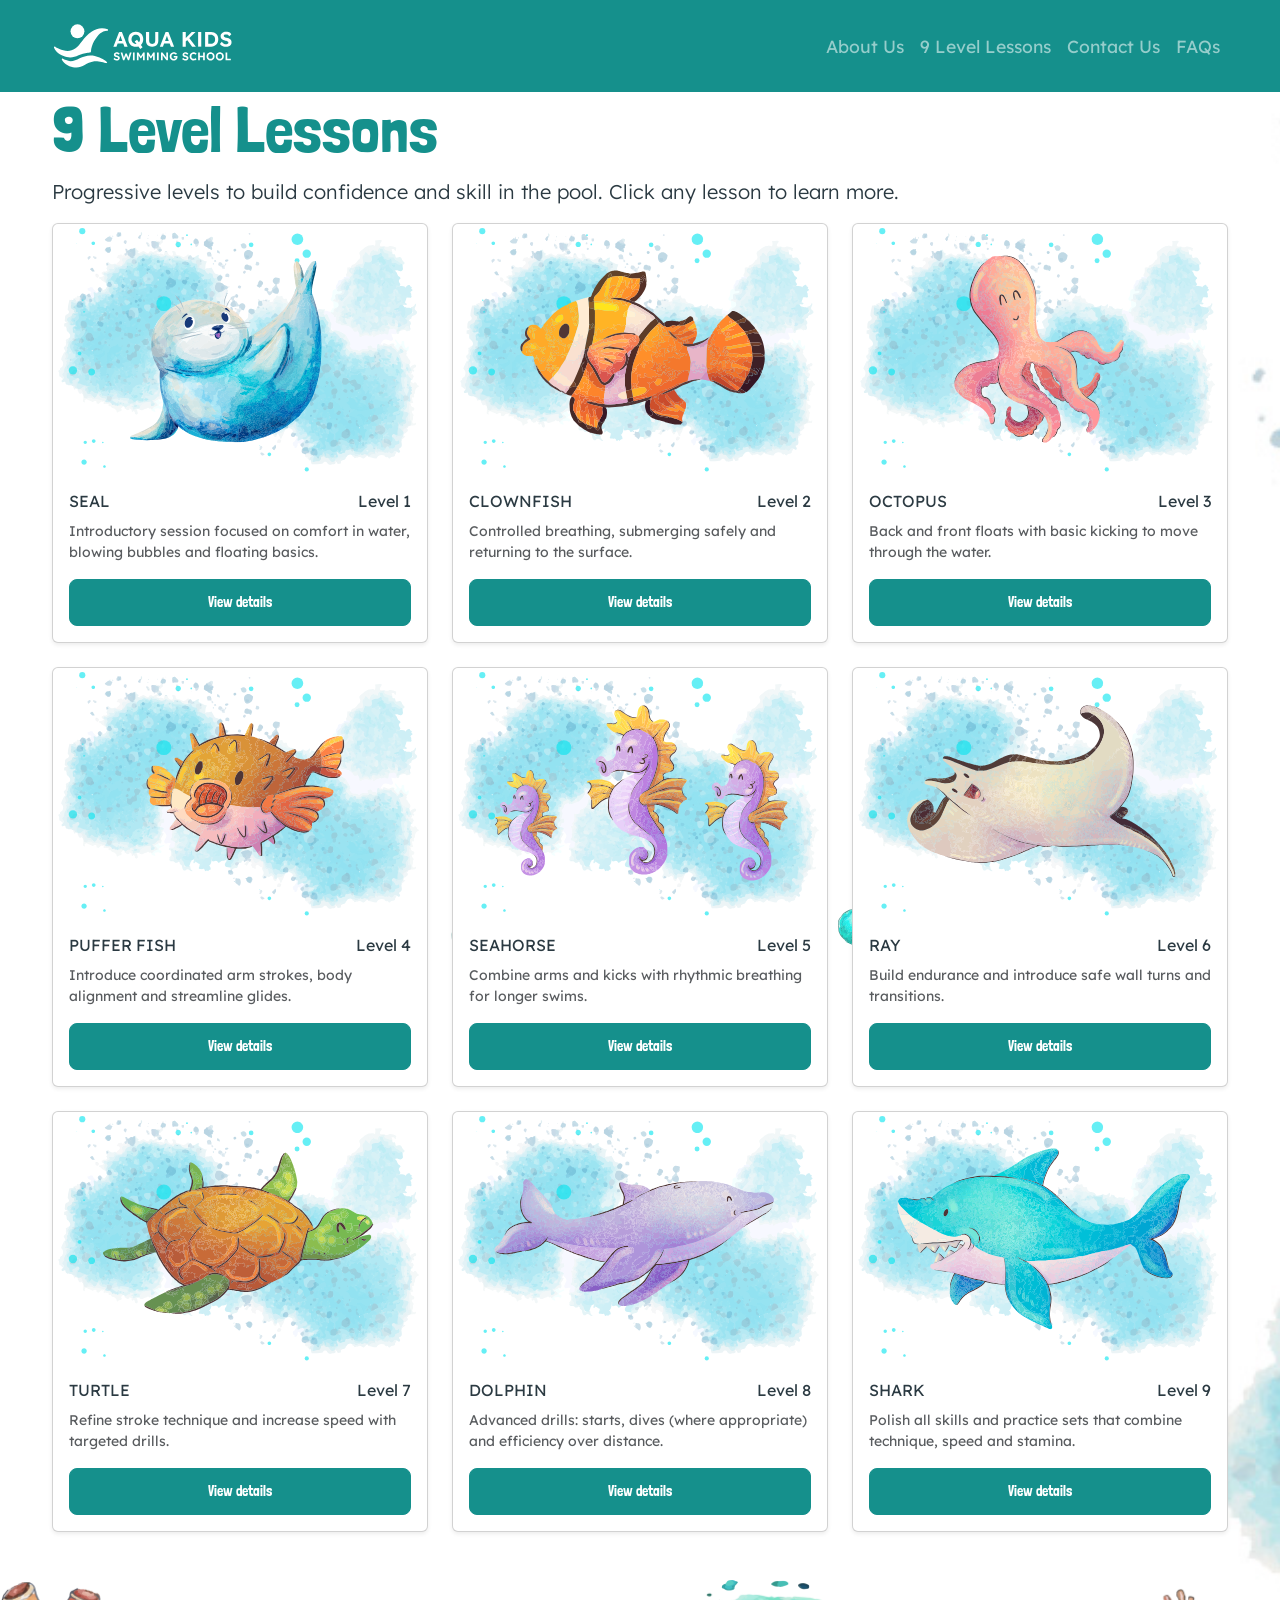
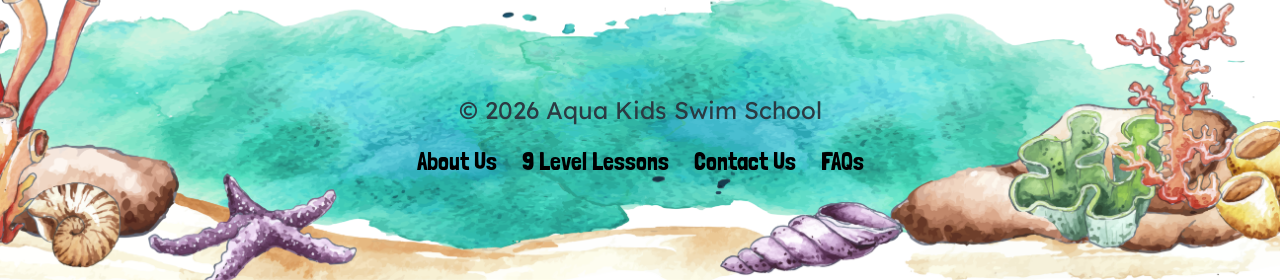
==== 9 Level Lessons.html @ 911d8a4a "Initial Commit" ====
<!doctype html>
<html lang="en">
  <head>
    <meta charset="utf-8">
    <meta name="viewport" content="width=device-width, initial-scale=1">
    <meta name="description" content="">
    <meta name="author" content="Mark Otto, Jacob Thornton, and Bootstrap contributors">
    <meta name="generator" content="Hugo 0.80.0">
    <title>Starter Template · Bootstrap</title>
    <!-- Bootstrap core CSS -->
<link href="css/bootstrap.min.css" rel="stylesheet">
    <!-- Custom styles for this template -->
    <link href="mystyle.css" rel="stylesheet">
  </head>
  <body class="bg-contact">
    


    <nav class="navbar navbar-expand-lg navbar-dark bg-dark" aria-label="Eighth navbar example">
      <div class="container">
        <a class="navbar-brand" href="index.html"> 
          <img src="Images/LOGOTYPE.svg" height="50" alt="Swimming"> </a>
        <button class="navbar-toggler" type="button" data-bs-toggle="collapse" data-bs-target="#navbarsExample07" aria-controls="navbarsExample07" aria-expanded="false" aria-label="Toggle navigation">
          <span class="navbar-toggler-icon"></span>
        </button>
  
        <div class="collapse navbar-collapse" id="navbarsExample07">
          <ul class="navbar-nav me-auto mb-2 mb-lg-0">
          </ul>
          <span class="d-flex">
            <ul class="navbar-nav me-auto mb-2 mb-lg-0">
             <li class="nav-item">
                <a class="nav-link" aria-current="page" href="About Us.html">About Us</a>
              </li>
              <li class="nav-item">
                <a class="nav-link" aria-current="page" href="9 Level Lessons.html">9 Level Lessons</a>
              </li>
              <li class="nav-item">
                <a class="nav-link" aria-current="page" href="Contact Us.html">Contact Us</a>
              </li>
              <li class="nav-item">
                <a class="nav-link" aria-current="page" href="FAQs.html">FAQs</a>
              </li>
            </ul>
          </span>
        </div>
      </div>
    </nav>

    <main class="container">
      <section class="lessons-hero">
        <h1>9 Level Lessons</h1>
        <p class="lead">Progressive levels to build confidence and skill in the pool. Click any lesson to learn more.</p>
      </section>


  <!-- BUBBLES -->
<div class="bubbles">
  <span style="left:10%; animation-duration:12s;"></span>
  <span style="left:20%; animation-duration:10s;"></span>
  <span style="left:35%; animation-duration:14s;"></span>
  <span style="left:50%; animation-duration:11s;"></span>
  <span style="left:65%; animation-duration:13s;"></span>
  <span style="left:80%; animation-duration:9s;"></span>
  <span style="left:90%; animation-duration:15s;"></span>
</div>



      <section class="lessons-grid mb-5">
        <div class="row g-4">
          <!-- Repeat this column for each lesson (1..9). Update image src and texts as needed. -->
          <div class="col-12 col-md-6 col-lg-4">
            <div class="card lesson-card h-100 shadow-sm">
              <img src="Images/lesson-01.svg" class="card-img-top" alt="Lesson 1 - Water Confidence">
              <div class="card-body d-flex flex-column">
                <div class="d-flex justify-content-between align-items-start mb-2">
                  <div class="lesson-title">SEAL</div>
                  <div class="level-badge">Level 1</div>
                </div>
                <p class="card-text small text-muted">Introductory session focused on comfort in water, blowing bubbles and floating basics.</p>
                <div class="mt-auto">
                  <button type="button" class="btn btn-outline-primary btn-sm w-100 view-lesson"
                    data-title="SEAL - LEVEL 1"
                    data-img="Images/lesson-01.svg"
                    data-desc="Confident movement|Kicking on front with aid and face in water|Kicking on back with aid|Submerging"
                  >View details</button>
                </div>
              </div>
            </div>
          </div>

          <div class="col-12 col-md-6 col-lg-4">
            <div class="card lesson-card h-100 shadow-sm">
              <img src="Images/lesson-02.svg" class="card-img-top" alt="Lesson 2 - Breath & Submersion">
              <div class="card-body d-flex flex-column">
                <div class="d-flex justify-content-between align-items-start mb-2">
                  <div class="lesson-title">CLOWNFISH</div>
                  <div class="level-badge">Level 2</div>
                </div>
                <p class="card-text small text-muted">Controlled breathing, submerging safely and returning to the surface.</p>
                <div class="mt-auto">
                  <button type="button" class="btn btn-outline-primary btn-sm w-100 view-lesson"
                    data-title="Lesson 2 — Breath & Submersion"
                    data-img="Images/lesson-02.svg"
                    data-desc="Kick on front with board|Kick on back with board|Star floats|Push and glides"
                  >View details</button>
                </div>
              </div>
            </div>
          </div>

          <div class="col-12 col-md-6 col-lg-4">
            <div class="card lesson-card h-100 shadow-sm">
              <img src="Images/lesson-03.svg" class="card-img-top" alt="Lesson 3 - Floating & Kicking">
              <div class="card-body d-flex flex-column">
                <div class="d-flex justify-content-between align-items-start mb-2">
                  <div class="lesson-title">OCTOPUS</div>
                  <div class="level-badge">Level 3</div>
                </div>
                <p class="card-text small text-muted">Back and front floats with basic kicking to move through the water.</p>
                <div class="mt-auto">
                  <button type="button" class="btn btn-outline-primary btn-sm w-100 view-lesson"
                    data-title="OCTOPUS - LEVEL 3"
                    data-img="Images/lesson-03.svg"
                    data-desc="Streamline on front without aid|Streamline on back without aid|Introduce arms with board on front|Introduce arms with board on back"
                  >View details</button>
                </div>
              </div>
            </div>
          </div>

          <div class="col-12 col-md-6 col-lg-4">
            <div class="card lesson-card h-100 shadow-sm">
              <img src="Images/lesson-04.svg" class="card-img-top" alt="Lesson 4 - Arm Action & Streamline">
              <div class="card-body d-flex flex-column">
                <div class="d-flex justify-content-between align-items-start mb-2">
                  <div class="lesson-title">PUFFER FISH</div>
                  <div class="level-badge">Level 4</div>
                </div>
                <p class="card-text small text-muted">Introduce coordinated arm strokes, body alignment and streamline glides.</p>
                <div class="mt-auto">
                  <button type="button" class="btn btn-outline-primary btn-sm w-100 view-lesson"
                    data-title="PUFFER FISH - LEVEL 4"
                    data-img="Images/lesson-04.svg"
                    data-desc="Front crawl arms and legs without aid|Back crawl arms and legs without aid|Mushroom Floats"
                  >View details</button>
                </div>
              </div>
            </div>
          </div>

          <div class="col-12 col-md-6 col-lg-4">
            <div class="card lesson-card h-100 shadow-sm">
              <img src="Images/lesson-05.svg" class="card-img-top" alt="Lesson 5 - Coordination & Breathing">
              <div class="card-body d-flex flex-column">
                <div class="d-flex justify-content-between align-items-start mb-2">
                  <div class="lesson-title">SEAHORSE</div>
                  <div class="level-badge">Level 5</div>
                </div>
                <p class="card-text small text-muted">Combine arms and kicks with rhythmic breathing for longer swims.</p>
                <div class="mt-auto">
                  <button type="button" class="btn btn-outline-primary btn-sm w-100 view-lesson"
                    data-title="SEAHORSE - LEVEL 5"
                    data-img="Images/lesson-05.svg"
                    data-desc="Introduce bilateral breathing on front with aid|Increase swimming distance to 5 metres"
                  >View details</button>
                </div>
              </div>
            </div>
          </div>

          <div class="col-12 col-md-6 col-lg-4">
            <div class="card lesson-card h-100 shadow-sm">
              <img src="Images/lesson-06.svg" class="card-img-top" alt="Lesson 6 - Stamina & Turns">
              <div class="card-body d-flex flex-column">
                <div class="d-flex justify-content-between align-items-start mb-2">
                  <div class="lesson-title">RAY</div>
                  <div class="level-badge">Level 6</div>
                </div>
                <p class="card-text small text-muted">Build endurance and introduce safe wall turns and transitions.</p>
                <div class="mt-auto">
                  <button type="button" class="btn btn-outline-primary btn-sm w-100 view-lesson"
                    data-title="RAY - LEVEL 6"
                    data-img="Images/lesson-06.svg"
                    data-desc="Front crawl with breathing without aid|Back crawl without aid|Breast stroke legs with float|Treading water"
                  >View details</button>
                </div>
              </div>
            </div>
          </div>

          <div class="col-12 col-md-6 col-lg-4">
            <div class="card lesson-card h-100 shadow-sm">
              <img src="Images/lesson-07.svg" class="card-img-top" alt="Lesson 7 - Stroke Development">
              <div class="card-body d-flex flex-column">
                <div class="d-flex justify-content-between align-items-start mb-2">
                  <div class="lesson-title">TURTLE</div>
                  <div class="level-badge">Level 7</div>
                </div>
                <p class="card-text small text-muted">Refine stroke technique and increase speed with targeted drills.</p>
                <div class="mt-auto">
                  <button type="button" class="btn btn-outline-primary btn-sm w-100 view-lesson"
                    data-title="TURTLE - LEVEL 7"
                    data-img="Images/lesson-07.svg"
                    data-desc="Front crawl to 15 metres|Back crawl to 15 metres|Breast stroke arms|Co-ordination of Breast stroke arms and legs|Turtle Body Action"
                  >View details</button>
                </div>
              </div>
            </div>
          </div>

          <div class="col-12 col-md-6 col-lg-4">
            <div class="card lesson-card h-100 shadow-sm">
              <img src="Images/lesson-08.svg" class="card-img-top" alt="Lesson 8 - Advanced Skills">
              <div class="card-body d-flex flex-column">
                <div class="d-flex justify-content-between align-items-start mb-2">
                  <div class="lesson-title">DOLPHIN</div>
                  <div class="level-badge">Level 8</div>
                </div>
                <p class="card-text small text-muted">Advanced drills: starts, dives (where appropriate) and efficiency over distance.</p>
                <div class="mt-auto">
                  <button type="button" class="btn btn-outline-primary btn-sm w-100 view-lesson"
                    data-title="DOLPHIN - LEVEL 8"
                    data-img="Images/lesson-08.svg"
                    data-desc="Front crawl to 25 metres|Back crawl to 25 metres|Breast stroke to 25 metres|Butterfly arms|Dolphin Body Action"
                  >View details</button>
                </div>
              </div>
            </div>
          </div>

          <div class="col-12 col-md-6 col-lg-4">
            <div class="card lesson-card h-100 shadow-sm">
              <img src="Images/lesson-09.svg" class="card-img-top" alt="Lesson 9 - Performance & Confidence">
              <div class="card-body d-flex flex-column">
                <div class="d-flex justify-content-between align-items-start mb-2">
                  <div class="lesson-title">SHARK</div>
                  <div class="level-badge">Level 9</div>
                </div>
                <p class="card-text small text-muted">Polish all skills and practice sets that combine technique, speed and stamina.</p>
                <div class="mt-auto">
                  <button type="button" class="btn btn-outline-primary btn-sm w-100 view-lesson"
                    data-title="SHARK - LEVEL 9"
                    data-img="Images/lesson-09.svg"
                    data-desc="Front crawl to 50 metres|Back crawl to 50 metres|Breast stroke to 50 metres|Butterfly to 50 metres|Shark Body Action"
                  >View details</button>
                </div>
              </div>
            </div>
          </div>

        </div><!-- /.row -->
      </section>

      <!-- Lesson detail modal -->
      <div class="modal fade" id="lessonModal" tabindex="-1" aria-labelledby="lessonModalLabel" aria-hidden="true">
        <div class="modal-dialog modal-dialog-centered modal-lg">
          <div class="modal-content">
            <div class="modal-header">
              <h5 class="modal-title" id="lessonModalLabel">Lesson title</h5>
              <button type="button" class="btn-close" data-bs-dismiss="modal" aria-label="Close"></button>
            </div>
            <div class="modal-body">
              <div class="row g-3">
                <div class="col-12 col-md-5">
                  <img id="lessonModalImg" src="" alt="Lesson image" class="img-fluid rounded">
                </div>
                <div class="col-12 col-md-7">
                  <p id="lessonModalDesc">Lesson description will appear here.</p>
                </div>
              </div>
            </div>
            <div class="modal-footer">
              <button type="button" class="btn btn-secondary" data-bs-dismiss="modal">Close</button>
              <a href="Contact Us.html" class="btn btn-primary">Book a lesson</a>
            </div>
          </div>
        </div>
      </div>

</main><!-- /.container -->
</div>
<footer class="footer">
  
  <!-- SVG BACKGROUND -->
  <img src="Images/footer.png" class="footer-bg" alt="footer background">

  <!-- CONTENT -->
  <div class="footer-content">
    <p>© 2026 Aqua Kids Swim School</p>
    <nav>
      <a href="About Us.html">About Us</a>
      <a href="9 Level Lessons.html">9 Level Lessons</a>
      <a href="Contact Us.html">Contact Us</a>
      <a href="FAQs.html">FAQs</a>
    </nav>
  </div>




</footer>

    <script src="js/bootstrap.bundle.min.js"></script>
    <script src="js/gallery.js"></script>
    <script src="js/myjavascript.js"></script>
  </body>
</html>
---- mystyle.css ----
/* =========================
   GOOGLE FONTS
========================= */
@import url('https://fonts.googleapis.com/css2?family=Londrina+Solid&display=swap');
@import url('https://fonts.googleapis.com/css2?family=Lexend:wght@300;400;500&display=swap');


/* =========================
   GLOBAL RESET
========================= */
* {
  margin: 0;
  padding: 0;
  box-sizing: border-box;
}


/* =========================
   TYPOGRAPHY
========================= */
body,
p,
span,
div,
input,
textarea,
select,
.accordion-body {
  font-family: 'Lexend', sans-serif;
  color: #2b3a42;
}

/* Headings & UI elements */
h1, h2, h3,
.navbar,
.contact-form label,
button,
.btn {
  font-family: 'Londrina Solid', cursive;
  color: #15908c;
}

h1 { font-size: 4rem; }
h2 { font-size: 4rem; }


/* =========================
   NAVBAR
========================= */
.navbar {
  padding: 1rem 0;
  min-height: 72px;
  background-color: #15908c !important;
}

.navbar .navbar-brand {
  font-size: 1.9rem;
}

.navbar .nav-link {
  font-size: 1.1rem;
  padding: 0.6rem 0;
}


/* =========================
   BUTTONS
========================= */
.btn,
button,
input[type=submit] {
  font-family: 'Londrina Solid', cursive;
  background-color: #15908c !important;
  color: #ffffff !important;
  border: 1px solid #15908c !important;
  border-radius: 8px;
  padding: 12px 28px;
  transition: all 0.2s ease;
}

.btn:hover,
button:hover,
input[type=submit]:hover {
  background-color: #036164 !important;
  border-color: #036164 !important;
  color: #ffffff !important;
}


/* =========================
   HERO (FULL SCREEN)
========================= */
.hero {
  width: 100%;
  height: 100vh;
  background-image: url("Images/hero banner.png");
  background-size: cover;
  background-position: center;
  background-repeat: no-repeat;
  position: relative;
}


/* =========================
   HERO CONTENT
========================= */
.content-overlay {
  position: absolute;
  bottom: 100px;
  left: 50%;
  transform: translateX(-50%);
  text-align: center;
  color: white;
  z-index: 3; /* ensure overlay is above bubbles */
  display: flex;
  flex-direction: column;
  align-items: center;
  justify-content: center;
  gap: 1rem;
  width: min(1100px, 90%);
}

/* hero image and heading responsiveness */
.content-overlay .hero-person {
  display: block;
  margin: 0 auto 1rem;
  width: auto;
  max-width: 100%;
  /* keep current visual size as maximum */
  max-height: 600px;
  height: auto;
}

/* make the hero heading scale smoothly between small and large screens */
.content-overlay h1 {
  /* min 1.6rem, preferred scales with viewport, max 3.6rem */
  font-size: clamp(1.6rem, 3.6vw + 0.8rem, 3.6rem);
  margin-bottom: 0.75rem;
}

@media (max-width: 768px) {
  .content-overlay {
    /* center vertically on smaller screens to keep content visible */
    top: 50%;
    bottom: auto;
    transform: translate(-50%, -50%);
    padding: 0 1rem;
  }
  .content-overlay .hero-person {
    max-height: 360px; /* smaller screens use a lower max height */
  }
}



/* =========================
   ABOUT SECTION
========================= */
.about {
  padding: 60px 20px;
}

.container {
  max-width: 1200px;
  margin: auto;
}

.content {
  display: flex;
  gap: 40px;
  align-items: center;
}

.image-box img {
  width: 100%;
  max-width: 500px;
  border-radius: 20px;
}

.text-box {
  flex: 1;
}

.text-box h2 {
  font-size: 24px;
  margin-bottom: 20px;
}

.text-box p {
  margin-bottom: 16px;
  line-height: 1.6;
  color: #5a6a73;
}

.highlight {
  color: #1ca3b8;
  font-weight: bold;
}

/* =========================
   PAGE-SPECIFIC BACKGROUNDS
   Apply watercolor background to FAQ, Contact and 9 Level Lessons pages
========================= */
.bg-contact {
  /* the file name contains spaces — keep the quoted url */
  background-image: url("Images/abstract_blue_watercolor_hand_draw_stains_texture_Mesa de trabajo 1.jpg");
  background-size: cover;
  background-position: center;
  background-repeat: no-repeat;
}

/* Ensure content is readable on top of the textured background */
.bg-contact .container,
.bg-contact main,
.bg-contact .starter-template {
  position: relative;
  z-index: 1;
}

/* About section background (watercolor) */
.bg-about {
  background-image: url("Images/abstract_blue_watercolor_hand_draw_stains_texture_Mesa de trabajo 1.jpg");
  background-size: cover;
  background-position: center;
  background-repeat: no-repeat;
  position: relative;
  z-index: 1;
  color: #fff; /* ensure headings in this section default to white for contrast */
}

/* Testimonials section uses a separate PNG background */
.testimonials-section {
  background-image: url("Images/background testimonials.png");
  background-size: cover;
  background-position: center;
  background-repeat: no-repeat;
  position: relative;
  z-index: 1;
  color: #fff;
}

/* shared overlay for readability */
.bg-about::before,
.testimonials-section::before {
  content: "";
  position: absolute;
  inset: 0;
  /* remove darkening overlay to keep images at natural brightness */
  background: transparent;
  opacity: 0;
  z-index: 0;
  pointer-events: none;
}

.bg-about > *,
.testimonials-section > * {
  position: relative;
  z-index: 1;
}




/* =========================
   STATS
========================= */
.stats {
  display: flex;
  gap: 20px;
  margin-top: 30px;
}

.stat {
  background: #ffffff;
  padding: 20px;
  border-radius: 12px;
  text-align: center;
  flex: 1;
  box-shadow: 0 8px 20px rgba(0, 0, 0, 0.05);
}

.stat h3 {
  color: #1ca3b8;
}

.stat p {
  font-size: 14px;
  color: #6c7a80;
}


/* =========================
   BUBBLES (FULL PAGE)
========================= */
.modal {
  z-index: 2000;
}

.modal-backdrop {
  z-index: 1990;
}

.bubbles {
  position: fixed;
  top: 0;
  left: 0;
  width: 100%;
  height: 100%;
  pointer-events: none;
  z-index: 0;
}

/* When applied to the index page (body.bubbles-front), render bubbles above everything
   while still allowing user interaction (pointer-events: none). */
.bubbles-front .bubbles {
  z-index: 9999; /* above other UI elements */
  pointer-events: none; /* keep page interactive */
}

.bubbles span {
  position: absolute;
  bottom: -50px;
  width: 50px;
  height: 50px;
  background: url("Images/bubble.svg") no-repeat center/contain;
  background-size: contain;
  opacity: 0.85;
  border-radius: 50%;
  animation: rise linear infinite;
}

@keyframes rise {
  0% { transform: translateY(0) scale(0.5); opacity:1; }
  100% { transform: translateY(-120vh) scale(1); opacity:0; }
}

/* varied bubble sizes and timings for a more natural look */
.bubbles span:nth-child(1) { width: 24px; height: 24px; animation-duration: 8s; animation-delay: 0s; opacity: 0.9; }
.bubbles span:nth-child(2) { width: 40px; height: 40px; animation-duration: 12s; animation-delay: 1.2s; opacity: 0.85; }
.bubbles span:nth-child(3) { width: 30px; height: 30px; animation-duration: 10s; animation-delay: 0.5s; opacity: 0.8; }
.bubbles span:nth-child(4) { width: 60px; height: 60px; animation-duration: 14s; animation-delay: 2s; opacity: 0.75; }
.bubbles span:nth-child(5) { width: 50px; height: 50px; animation-duration: 9s; animation-delay: 0.8s; opacity: 0.85; }
.bubbles span:nth-child(6) { width: 18px; height: 18px; animation-duration: 11s; animation-delay: 1s; opacity: 0.7; }

.bubbles {
  pointer-events: none;
  z-index: 0;
}

/* =========================
   GALLERY
========================= */
.gallery {
  position: relative;
  z-index: 1;
  display: grid;
  grid-template-columns: repeat(auto-fit, minmax(200px,1fr));
  gap: 15px;
  padding: 20px;
}

.gallery-item {
  overflow: hidden;
  border-radius: 15px;
  cursor: pointer;
}

.gallery-item img {
  width: 100%;
  transition: transform .5s ease;
}

.gallery-item:hover img {
  transform: scale(1.1);
}


/* =========================
   LIGHTBOX
========================= */
.lightbox {
  position: fixed;
  top: 0;
  left: 0;
  width: 100%;
  height: 100%;
  /* reduce to 60% opacity so background isn't fully black */
  background: rgba(0,0,0,0.6);
  display: none;
  justify-content: center;
  align-items: center;
  z-index: 10;
}

.lightbox.active {
  display: flex;
}

.lightbox img {
  max-width: 90%;
  max-height: 90%;
  border-radius: 10px;
}

/* Lightbox navigation arrows */
.lightbox .arrow {
  position: absolute;
  top: 50%;
  transform: translateY(-50%);
  background: rgba(255,255,255,0.12);
  color: #fff;
  width: 56px;
  height: 56px;
  line-height: 56px;
  text-align: center;
  border-radius: 50%;
  font-size: 28px;
  cursor: pointer;
  user-select: none;
  z-index: 11;
  transition: background 0.15s ease, transform 0.15s ease;
}

.lightbox .arrow:hover {
  background: rgba(255,255,255,0.2);
  transform: translateY(-50%) scale(1.05);
}

.lightbox .arrow.left { left: 24px; }
.lightbox .arrow.right { right: 24px; }

/* Make arrows bigger on larger screens */
@media (min-width: 1024px) {
  .lightbox .arrow { width: 72px; height: 72px; line-height: 72px; font-size: 36px; }
}


/* =========================
   CONTACT FORM
========================= */
.contact-form input,
.contact-form textarea,
.contact-form select {
  width: 100%;
  padding: 12px;
  border: 1px solid #ccc;
  border-radius: 4px;
  margin-top: 6px;
  margin-bottom: 20px;
}

.contact-form {
  padding: 20px;
}


/* =========================
   ACCORDION
========================= */
.accordion .accordion-button {
  font-size: 1.5rem;
  color: #15908c;
}


/* =========================
   ADDRESS SECTION
========================= */
.address-section {
  position: relative;
  color: #fff;
}

.address-section::before {
  content: "";
  position: absolute;
  inset: 0;
  /* removed colored overlay per request; keep element for layout if needed */
  background: transparent;
  opacity: 0;
  z-index: 0;
}

.address-section > * {
  position: relative;
  z-index: 1;
}

.address-item {
  display: flex;
  align-items: center;
  gap: 0.75rem;
}

.address-item img {
  width: 50px;
}

.address-item p {
  margin: 0;
}


/* =========================
   FOOTER (SVG FIXED)
========================= */
.footer {
  position: relative;
  width: 100%;
  height: 300px; /* or whatever height you want */
  overflow: hidden;
}

/* Background image behaves like a cover background */
.footer-bg {
  width: 100%;
  height: 100%;
  object-fit: cover;       /* THIS is the key */
  object-position: center; /* keeps middle visible */
  display: block;
}

/* Content on top of SVG */
.footer-content {
  position: absolute;
  bottom: 100px;
  width: 100%;
  text-align: center;
  color: rgb(0, 0, 0);
  font-family: 'Londrina Solid', cursive;
  font-size: 24px;
  font-style: drop-shadow(10px 10px 10px rgb(0, 0, 0));
}

.footer-content nav a {
  color: rgb(0, 0, 0);
  text-decoration: none;
  margin: 0 10px;
}


/* =========================
   RESPONSIVE
========================= */
@media (max-width: 900px) {
  .content {
    flex-direction: column;
    text-align: center;
  }

  .stats {
    flex-direction: column;
  }
}

/* =========================
   RESPONSIVE
========================= */
.carousel-item {
  padding: 20px;
}

.carousel-item q {
  font-size: 20px;
  display: block;
  margin-bottom: 10px;
}

.carousel-item .author {
  font-weight: bold;
  font-size: 16px;
}

/* Optional: darker arrows so they are visible */
.carousel-control-prev-icon,
.carousel-control-next-icon {
  filter: invert(1);
}

.testimonial-box {
  background: rgba(255, 255, 255, 0.788); /* 50% white */
  padding: 30px;
  border-radius: 20px;
  max-width: 700px;
  margin: 40px auto; /* center it */
}
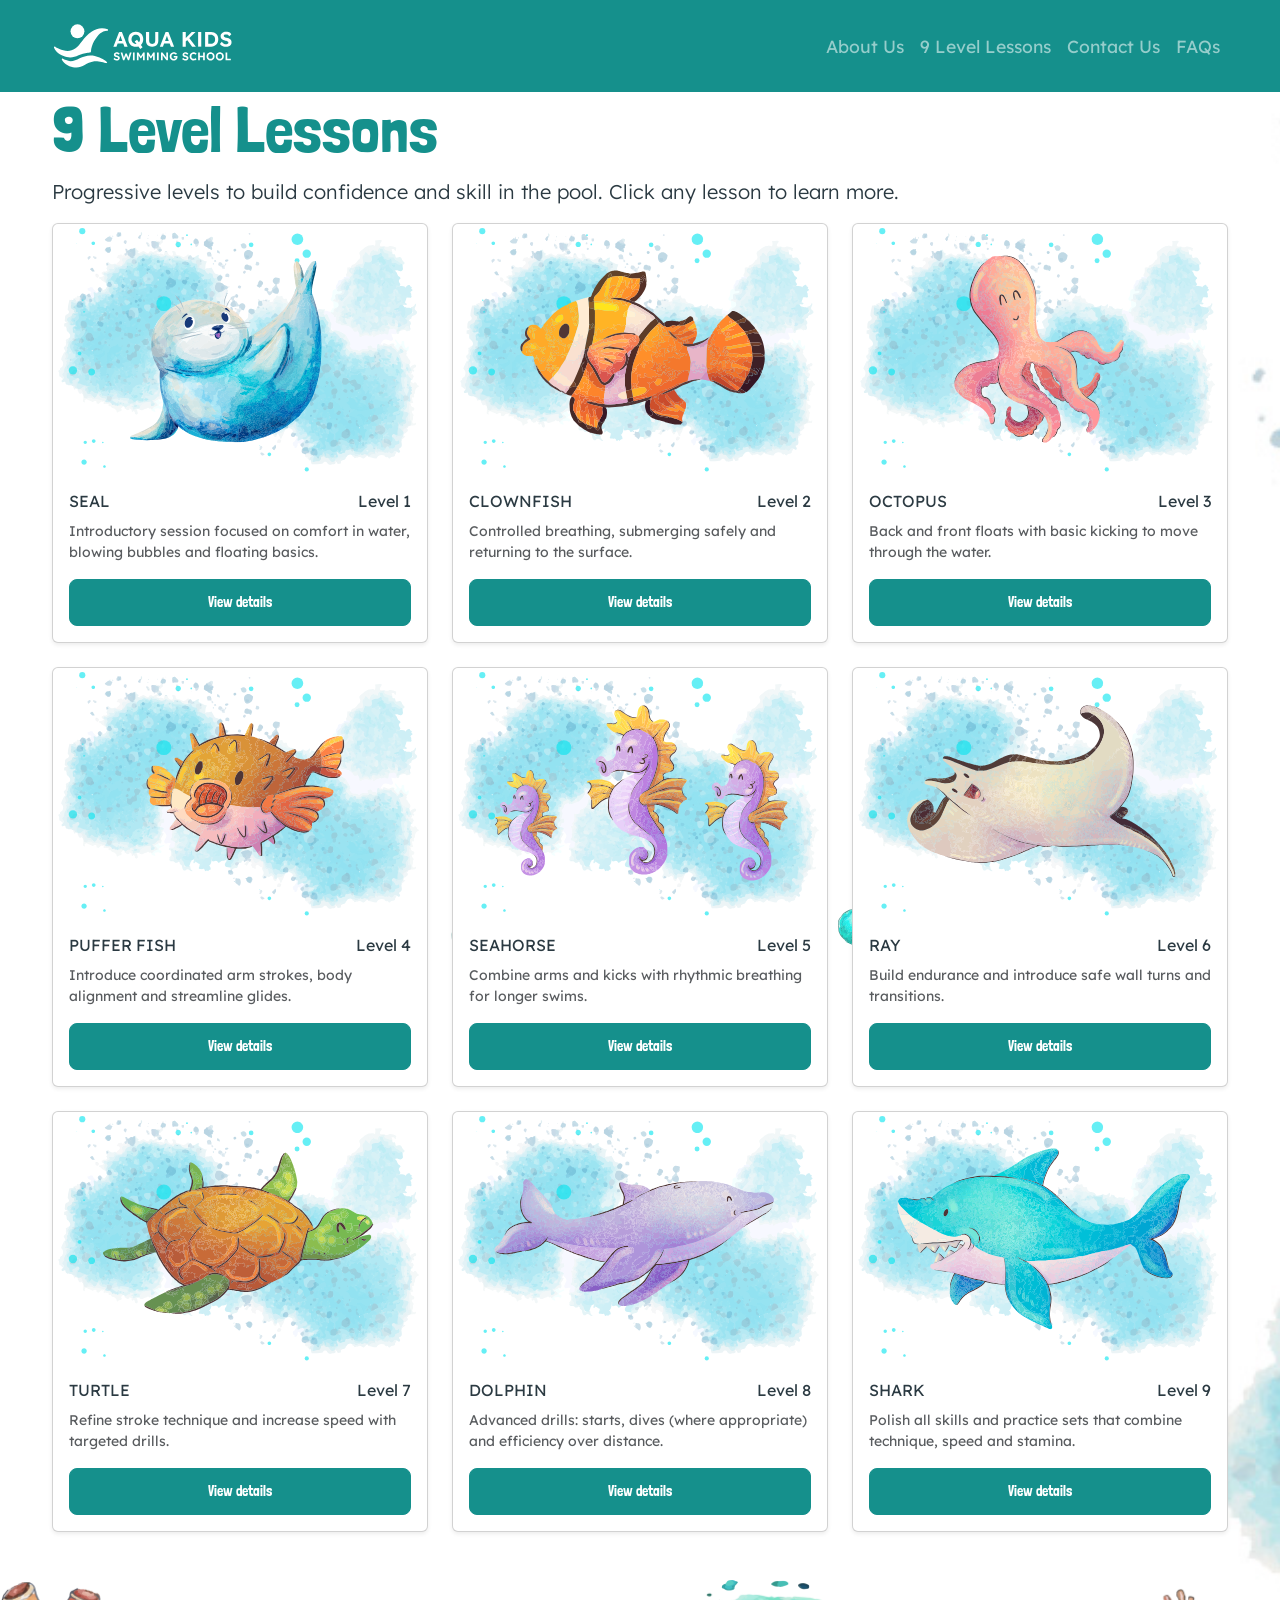
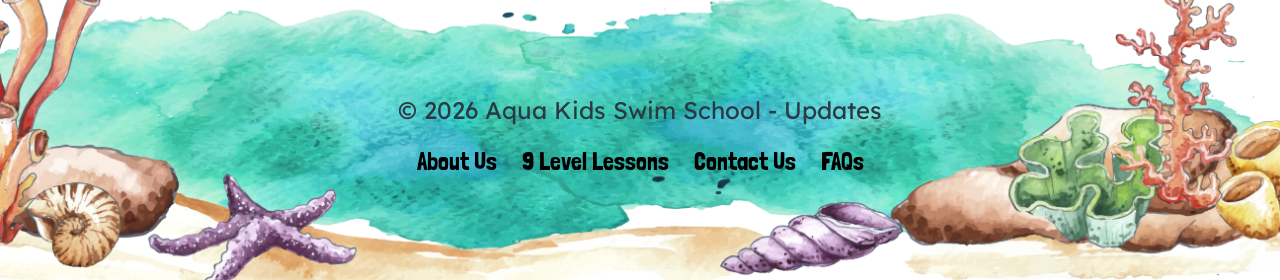
==== commit fa1cf432: "updates" ====
--- a/9 Level Lessons.html
+++ b/9 Level Lessons.html
@@ -288,7 +288,7 @@
 
   <!-- CONTENT -->
   <div class="footer-content">
-    <p>© 2026 Aqua Kids Swim School</p>
+    <p>© 2026 Aqua Kids Swim School - Updates</p>
     <nav>
       <a href="About Us.html">About Us</a>
       <a href="9 Level Lessons.html">9 Level Lessons</a>
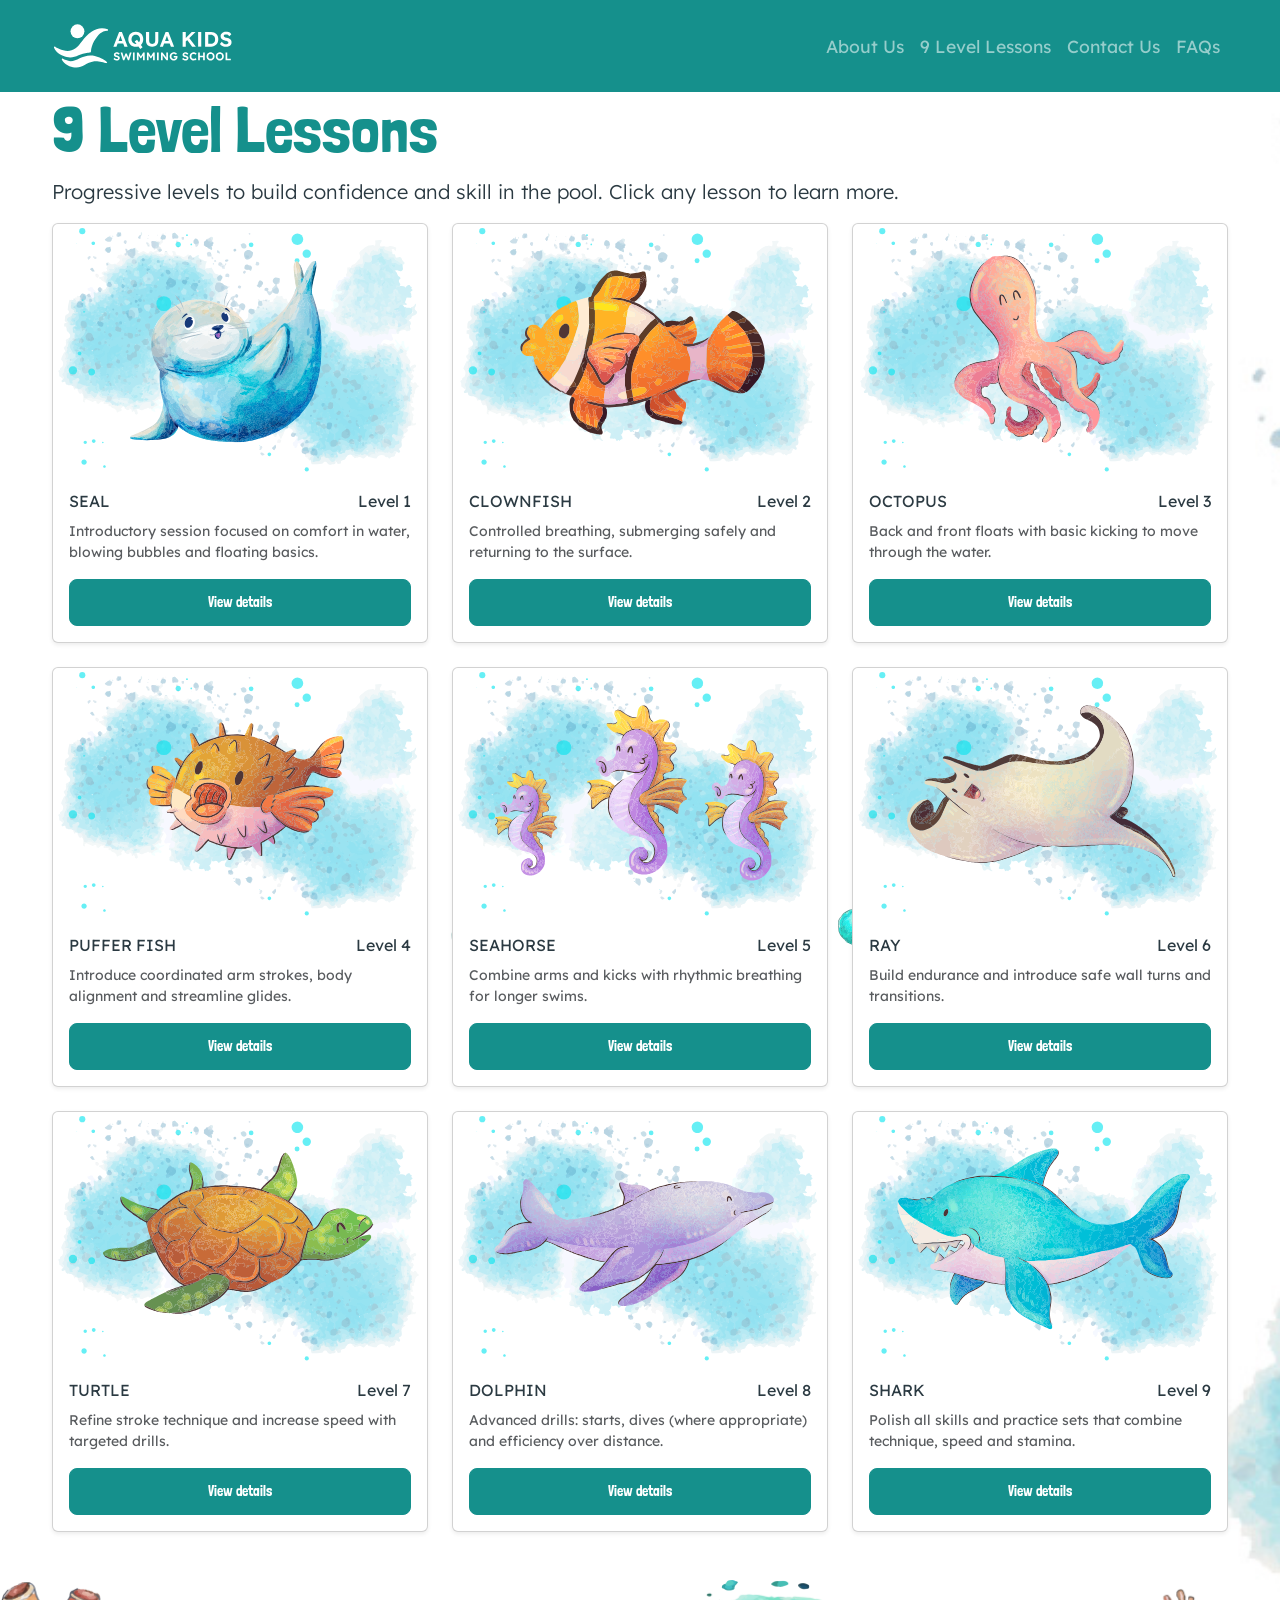
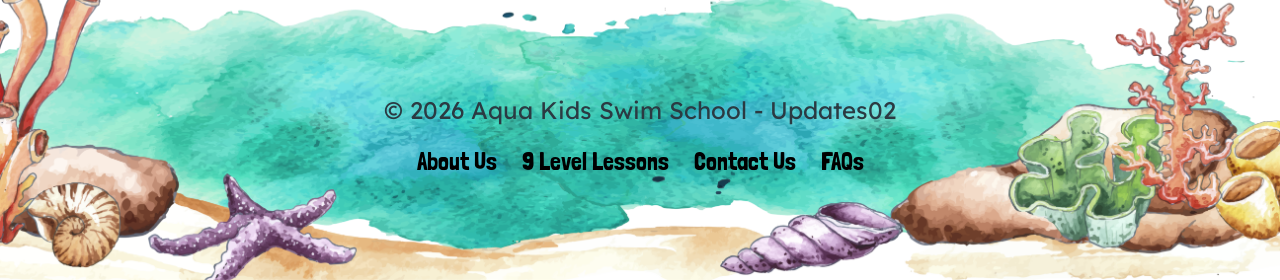
==== commit c6420e3f: "Public publish test 01" ====
--- a/9 Level Lessons.html
+++ b/9 Level Lessons.html
@@ -288,7 +288,7 @@
 
   <!-- CONTENT -->
   <div class="footer-content">
-    <p>© 2026 Aqua Kids Swim School - Updates</p>
+    <p>© 2026 Aqua Kids Swim School - Updates02</p>
     <nav>
       <a href="About Us.html">About Us</a>
       <a href="9 Level Lessons.html">9 Level Lessons</a>
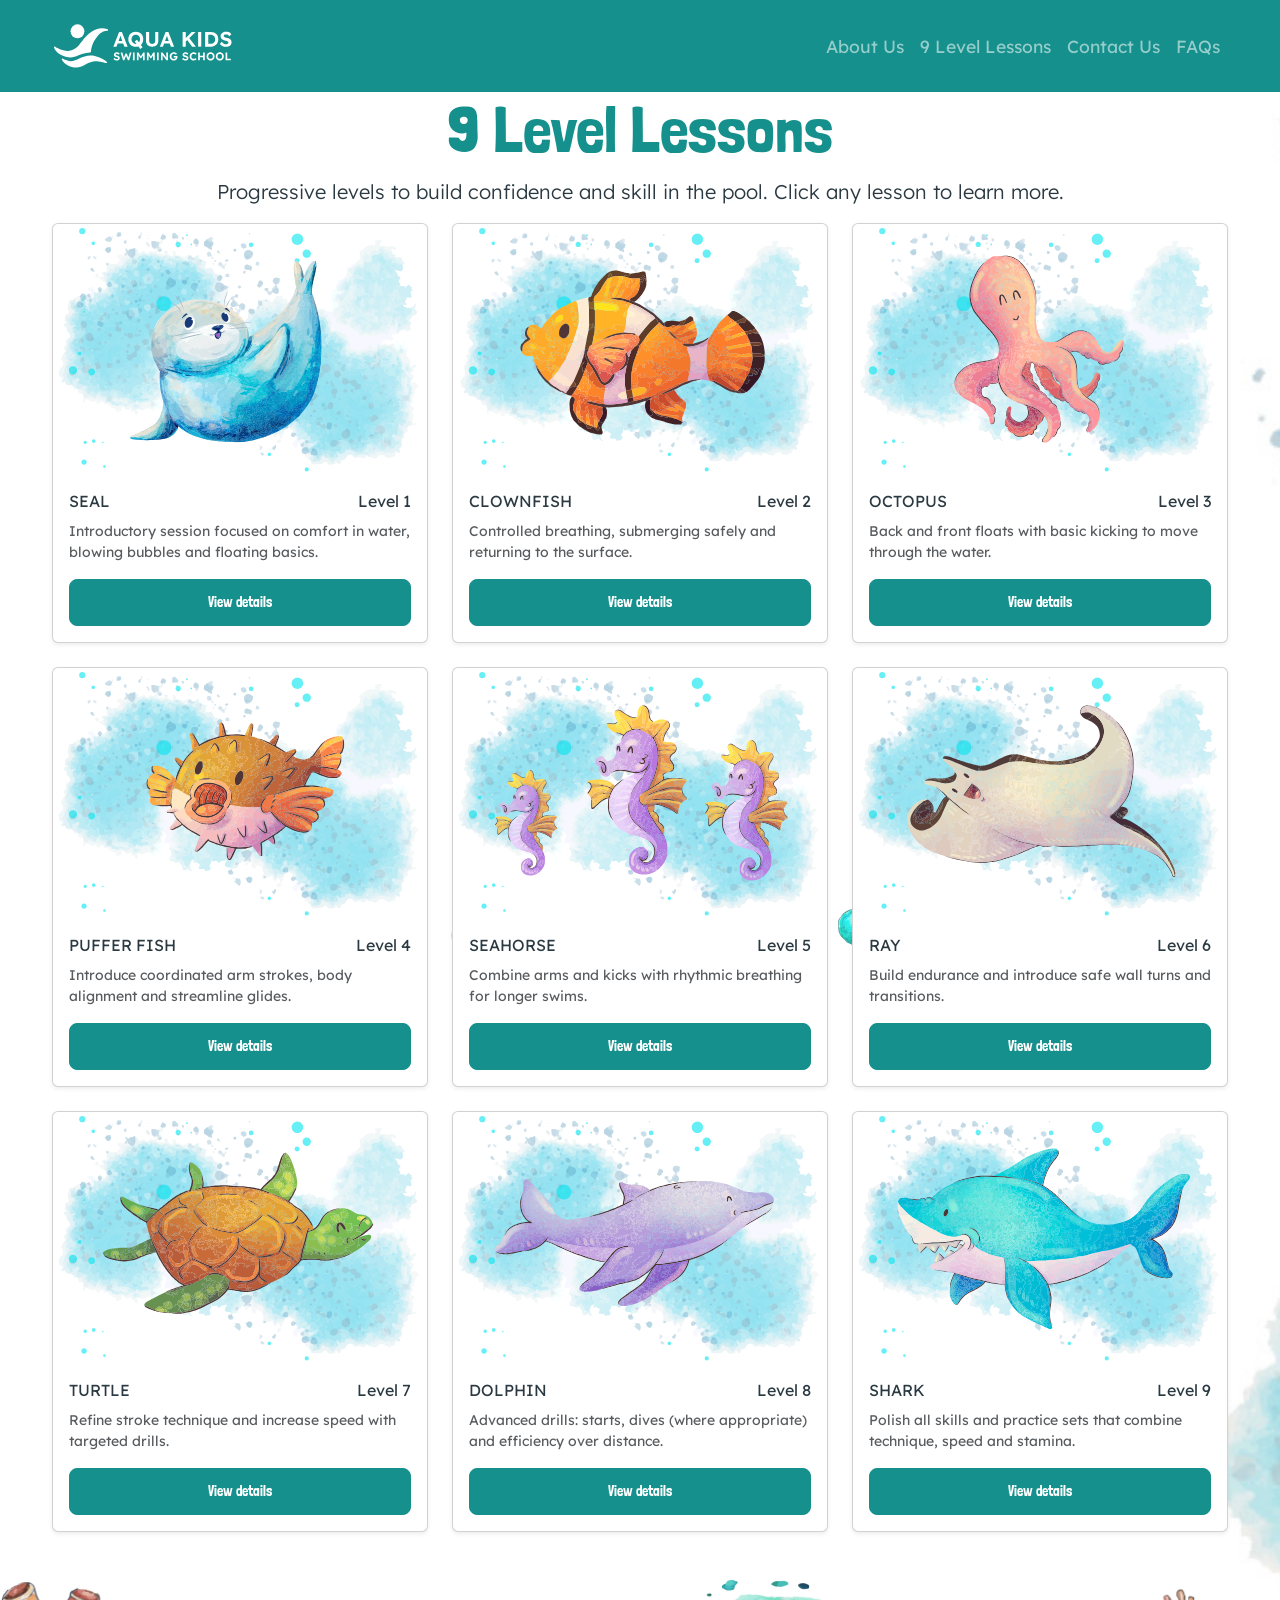
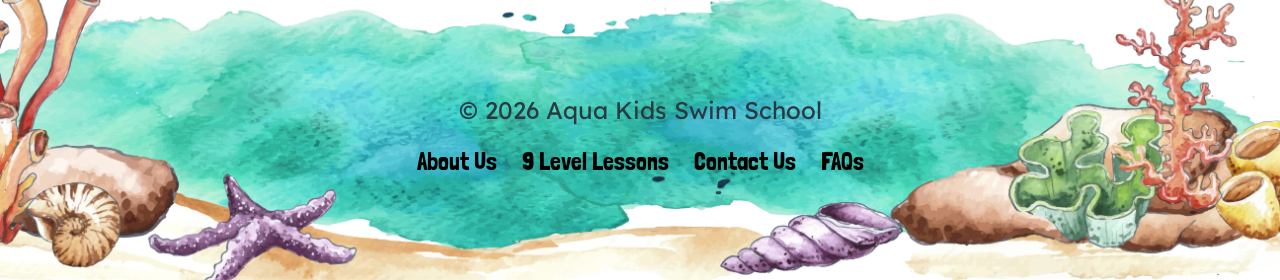
==== commit ebeabc88: "fixed hero 9 level lessons contact Us added image hero file testimonial box fixed java code and css " ====
--- a/9 Level Lessons.html
+++ b/9 Level Lessons.html
@@ -49,8 +49,8 @@
 
     <main class="container">
       <section class="lessons-hero">
-        <h1>9 Level Lessons</h1>
-        <p class="lead">Progressive levels to build confidence and skill in the pool. Click any lesson to learn more.</p>
+        <h1 class="text-center">9 Level Lessons</h1>
+        <p class="lead text-center">Progressive levels to build confidence and skill in the pool. Click any lesson to learn more.</p>
       </section>
 
 
@@ -288,7 +288,7 @@
 
   <!-- CONTENT -->
   <div class="footer-content">
-    <p>© 2026 Aqua Kids Swim School - Updates02</p>
+    <p>© 2026 Aqua Kids Swim School</p>
     <nav>
       <a href="About Us.html">About Us</a>
       <a href="9 Level Lessons.html">9 Level Lessons</a>
--- a/mystyle.css
+++ b/mystyle.css
@@ -91,14 +91,54 @@
    HERO (FULL SCREEN)
 ========================= */
 .hero {
-  width: 100%;
-  height: 100vh;
-  background-image: url("Images/hero banner.png");
+  width: 100%;                 /* was 80% — caused overflow under navbar */
+  min-height: 100vh;
+  background-image: url("Images/hero banner.png"); /* horizontal version (desktop) */
   background-size: cover;
   background-position: center;
   background-repeat: no-repeat;
   position: relative;
-}
+  overflow: hidden;            /* stop hero image bleeding into About */
+  z-index: 1;                  /* keep navbar above hero */
+}
+
+/* Navbar must always sit above the hero */
+.navbar {
+  position: relative;
+  z-index: 10;
+}
+
+/* Hero image cannot exceed the hero box */
+.content-overlay .hero-person {
+  max-height: 70vh;            
+}
+
+/* =========================
+   HERO — VERTICAL BACKGROUND
+   for XS, SM and MD breakpoints (≤ 991.98px, Bootstrap's lg breakpoint)
+========================= */
+@media (max-width: 991.98px) {
+  .hero {
+    /* swap to a portrait/vertical version of the banner */
+    background-image: url("Images/hero banner vertical.png");
+    background-size: cover;
+    background-position: center top;
+    min-height: 100vh;
+  }
+
+  .content-overlay {
+    /* anchor content from the top so it can't push into About */
+    top: auto;
+    bottom: 5%;
+    transform: translateX(-50%);
+    width: 92%;
+  }
+
+  .content-overlay .hero-person {
+    max-height: 45vh;          /* keep the swimmer inside the hero on tall/narrow screens */
+  }
+}
+
 
 
 /* =========================
@@ -127,7 +167,7 @@
   width: auto;
   max-width: 100%;
   /* keep current visual size as maximum */
-  max-height: 600px;
+  max-height: 530px;
   height: auto;
 }
 
@@ -147,7 +187,7 @@
     padding: 0 1rem;
   }
   .content-overlay .hero-person {
-    max-height: 360px; /* smaller screens use a lower max height */
+    max-height: 350px; /* smaller screens use a lower max height */
   }
 }
 
@@ -214,7 +254,7 @@
 .bg-contact main,
 .bg-contact .starter-template {
   position: relative;
-  z-index: 1;
+ 
 }
 
 /* About section background (watercolor) */
@@ -235,10 +275,14 @@
   background-position: center;
   background-repeat: no-repeat;
   position: relative;
+  padding: 30px clamp(40px, 6vw, 80px);
   z-index: 1;
   color: #fff;
 }
-
+.testimonial-box .carousel-inner {
+  padding-left: 70px;
+  padding-right: 70px;
+}
 /* shared overlay for readability */
 .bg-about::before,
 .testimonials-section::before {
@@ -453,6 +497,11 @@
   padding: 20px;
 }
 
+.form-control,
+.form-select {
+  border-radius: 8px;
+  padding: 10px;
+}
 
 /* =========================
    ACCORDION
